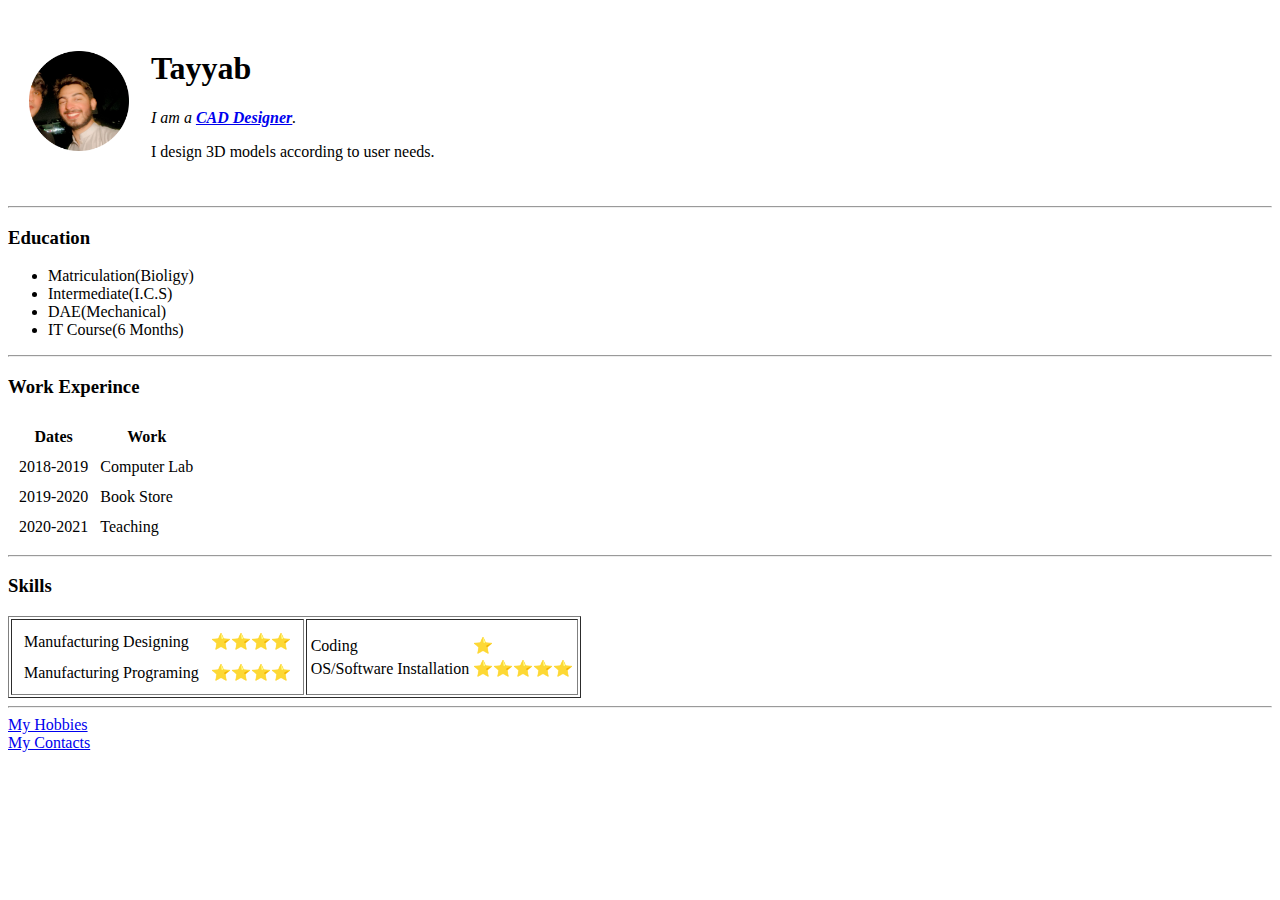
==== index.html @ 07fe673f "Add initial CV website files" ====
<!DOCTYPE html>

<head>

    <title>Tayyab's Personal Site</title>
</head>

<body>
    <table cellspacing="20">
        <tr>
            <td> <img src="images/tayyab.png" width="100" height="100" alt="Profile Picture"></td>
            <td>
                <h1>Tayyab</h1>
                <p><em>I am a <strong><a href="https://www.autodesk.com/solutions/cad-cam">CAD
                                Designer</a></strong>.</em></p>
                <p>I design 3D models according to user needs. </p>
            </td>
        </tr>
    </table>

    <hr>
    <H3>Education</H3>
    <ul>
        <li>Matriculation(Bioligy)</li>
        <li>Intermediate(I.C.S)</li>
        <li>DAE(Mechanical)</li>
        <li>IT Course(6 Months)</li>
    </ul>
    <hr>
    <h3>Work Experince</h3>
    <table cellspacing="10">
        <thead>
            <tr>
                <th>Dates</th>
                <th>Work</th>
            </tr>
        </thead>
        <tbody>
            <tr>
                <td>2018-2019</td>
                <td>Computer Lab</td>
            </tr>
            <tr>
                <td>2019-2020</td>
                <td>Book Store</td>
            </tr>
            <tr>
                <td>2020-2021</td>
                <td>Teaching</td>
            </tr>
        </tbody>
    </table>
    <hr>
    <h3>Skills</h3>

    <table border="1">
        <td>
            <table cellspacing="10">
                <tr>
                    <td>Manufacturing Designing</td>
                    <td>⭐⭐⭐⭐</td>
                </tr>
                <tr>
                    <td>Manufacturing Programing</td>
                    <td>⭐⭐⭐⭐</td>
                </tr>
            </table cellspacing="10">
        </td>
        <td>
            <table>
                <tr>
                    <td>Coding</td>
                    <td>⭐</td>
                </tr>
                <tr>
                    <td>OS/Software Installation</td>
                    <td>⭐⭐⭐⭐⭐</td>
                </tr>
            </table>
        </td>
    </table>
    <hr>
    <a href="hobbies.html">My Hobbies <br></a>
    <a href="contact_me.html">My Contacts</a>

</body>

</html>
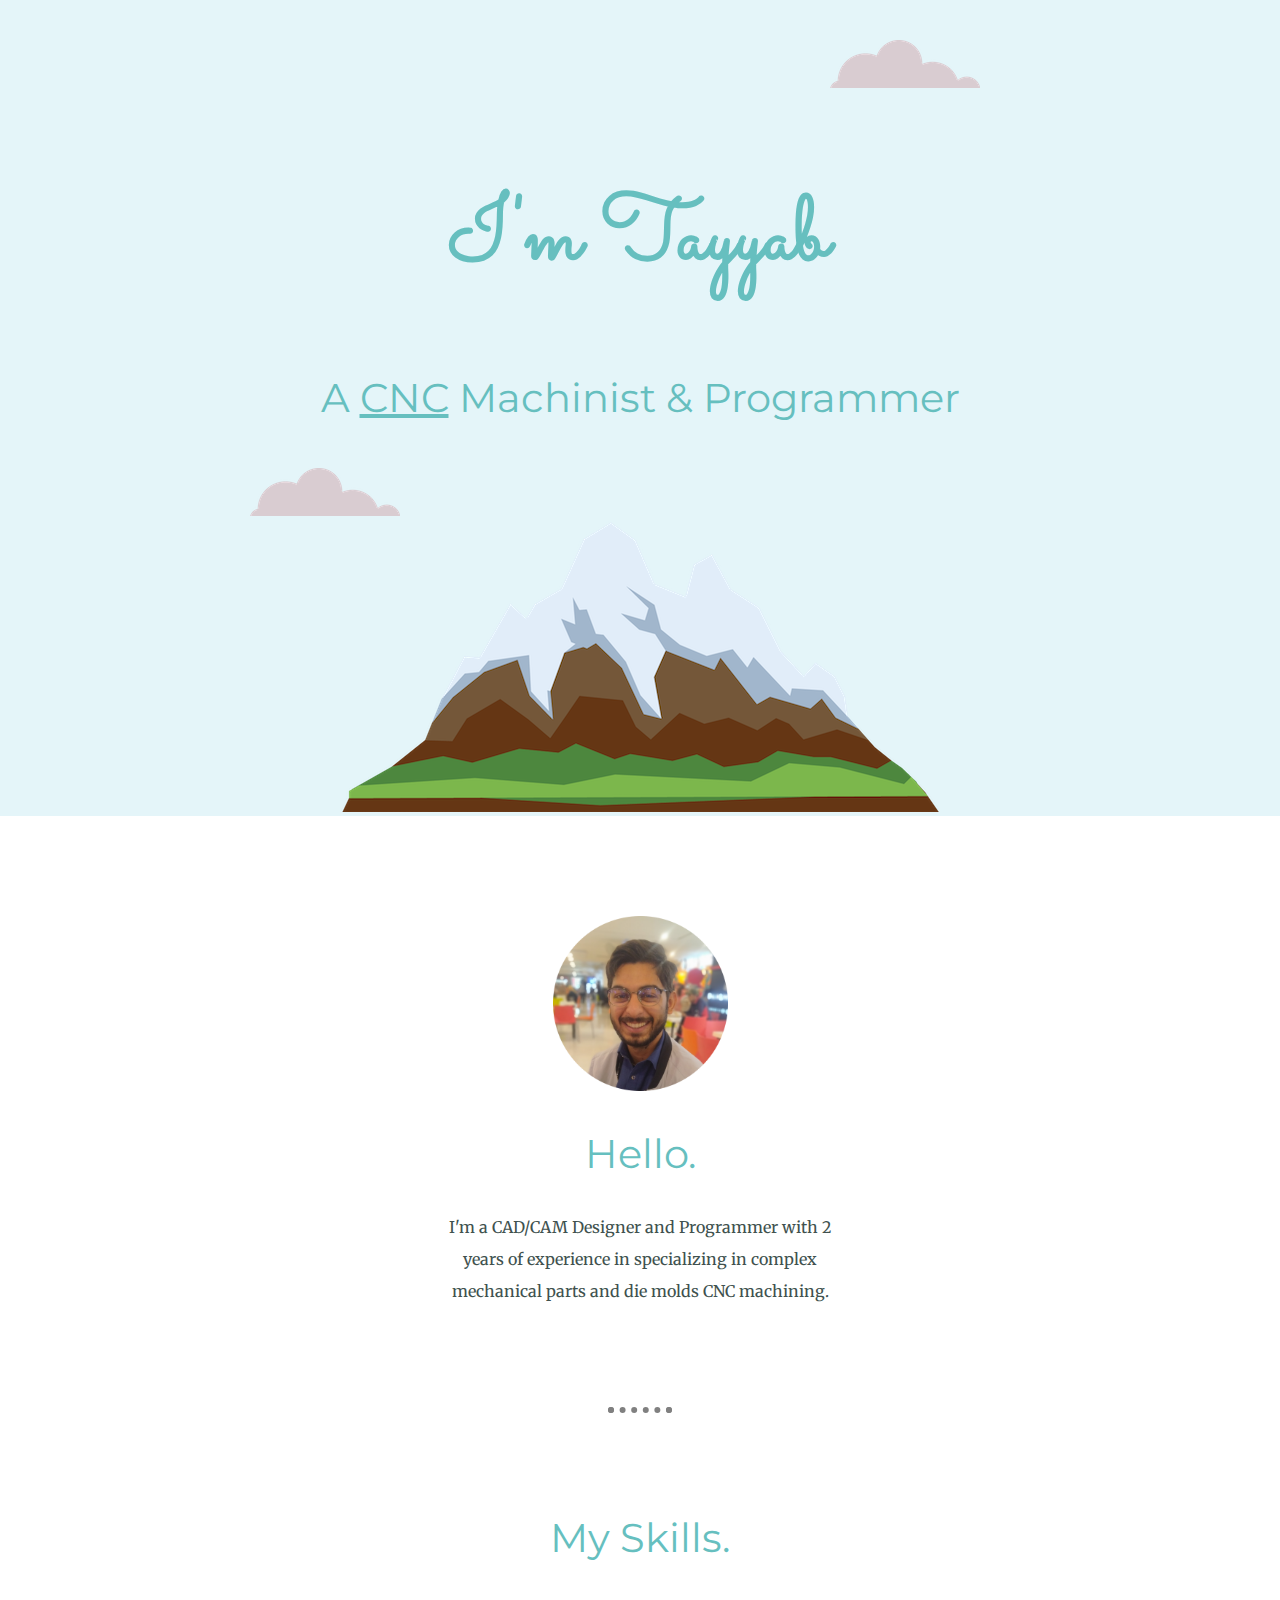
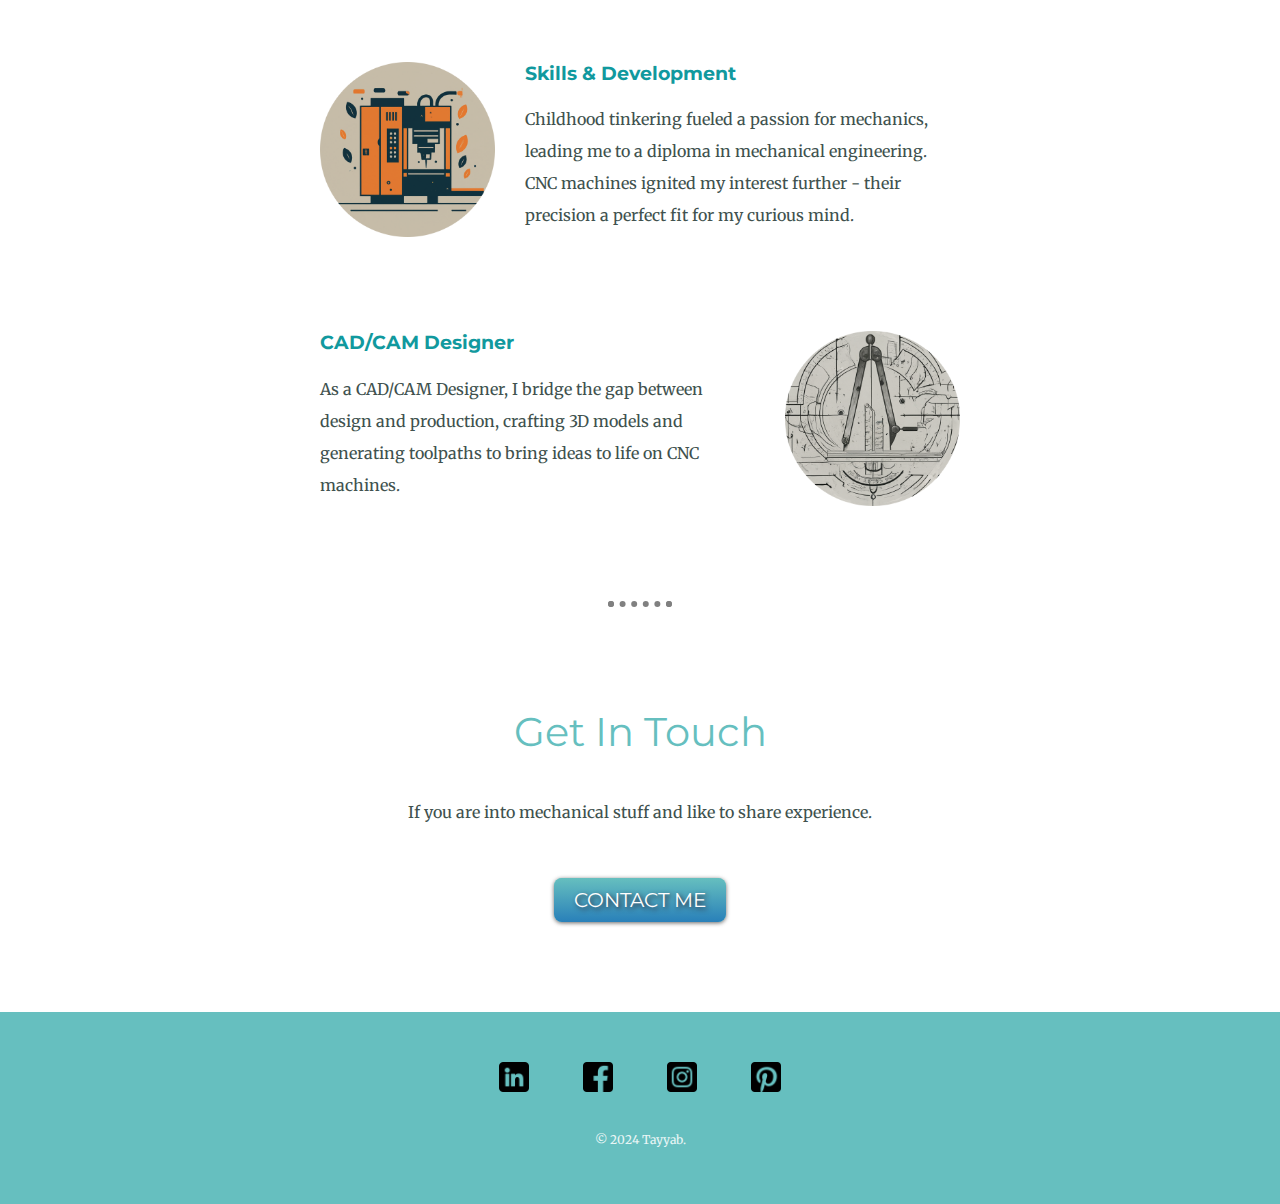
==== commit 00f9ffa0: "Add initial CV website files" ====
--- a/index.html
+++ b/index.html
@@ -1,87 +1,67 @@
 <!DOCTYPE html>
+<html lang="en">
 
 <head>
+    <meta charset="UTF-8">
+    <title>Tayyab</title>
+    <link rel="stylesheet" href="css/styles.css">
+    <link rel="icon" href="zt (1).ico">
+    <link rel="preconnect" href="https://fonts.googleapis.com">
+    <link rel="preconnect" href="https://fonts.gstatic.com" crossorigin>
+    <link
+        href="https://fonts.googleapis.com/css2?family=Merriweather:ital,wght@0,300;0,400;0,700;0,900;1,300;1,400;1,700;1,900&family=Montserrat:ital,wght@0,100..900;1,100..900&family=Sacramento&display=swap"
+        rel="stylesheet">
 
-    <title>Tayyab's Personal Site</title>
 </head>
 
 <body>
-    <table cellspacing="20">
-        <tr>
-            <td> <img src="images/tayyab.png" width="100" height="100" alt="Profile Picture"></td>
-            <td>
-                <h1>Tayyab</h1>
-                <p><em>I am a <strong><a href="https://www.autodesk.com/solutions/cad-cam">CAD
-                                Designer</a></strong>.</em></p>
-                <p>I design 3D models according to user needs. </p>
-            </td>
-        </tr>
-    </table>
+    <div class="top-container">
+        <img class="top-cloud" src="images/cloud.png" alt="cloud-img">
+        <h1>I'm Tayyab</h1>
+        <h2>A <span class="cnc">CNC</span> Machinist & Programmer</h2>
+        <img class="bottom-cloud" src="images/cloud.png" alt="cloud-img">
+        <img class="mountain" src="images/mountain.png" alt="moutain-img">
+    </div>
+    <div class="middle-container">
+        <div class="profile">
+            <img class="me" src="images/me.png" alt="">
+            <h2>Hello.</h2>
+            <p>I'm a CAD/CAM Designer and Programmer with 2 years of experience in specializing in complex mechanical parts and die molds CNC machining.
+            </p>
+        </div>
+        <hr>
+        <div class="skills">
+            <h2>My Skills.</h2>
+            <div class="skill-row">
+                <img class="skc" src="images/cnc.png" alt="">
+                <h3>Skills & Development</h3>
+                <p>Childhood tinkering fueled a passion for mechanics, leading me to a diploma in mechanical engineering.  CNC machines ignited my interest further - their precision a perfect fit for my curious mind.
+                </p>
+            </div>
+            <div class="skill-row">
+                <img class="skd" src="images/cadcam.png" alt="">
+                <h3>CAD/CAM Designer</h3>
+                <p>As a CAD/CAM Designer, I bridge the gap between design and production, crafting 3D models and generating toolpaths to bring ideas to life on CNC machines.</p>
+            </div>
+        </div>
+        <hr>
+        <div class="contact-me">
+            <h2>Get In Touch</h2>
+            <h3></h3>
+            <p class="contme">If you are into mechanical stuff and like to share experience.</p>
+            <a class="btn" href="mailto:zorojuro792@gmail.com">CONTACT ME</a>
+        </div>
+    </div>
 
-    <hr>
-    <H3>Education</H3>
-    <ul>
-        <li>Matriculation(Bioligy)</li>
-        <li>Intermediate(I.C.S)</li>
-        <li>DAE(Mechanical)</li>
-        <li>IT Course(6 Months)</li>
-    </ul>
-    <hr>
-    <h3>Work Experince</h3>
-    <table cellspacing="10">
-        <thead>
-            <tr>
-                <th>Dates</th>
-                <th>Work</th>
-            </tr>
-        </thead>
-        <tbody>
-            <tr>
-                <td>2018-2019</td>
-                <td>Computer Lab</td>
-            </tr>
-            <tr>
-                <td>2019-2020</td>
-                <td>Book Store</td>
-            </tr>
-            <tr>
-                <td>2020-2021</td>
-                <td>Teaching</td>
-            </tr>
-        </tbody>
-    </table>
-    <hr>
-    <h3>Skills</h3>
 
-    <table border="1">
-        <td>
-            <table cellspacing="10">
-                <tr>
-                    <td>Manufacturing Designing</td>
-                    <td>⭐⭐⭐⭐</td>
-                </tr>
-                <tr>
-                    <td>Manufacturing Programing</td>
-                    <td>⭐⭐⭐⭐</td>
-                </tr>
-            </table cellspacing="10">
-        </td>
-        <td>
-            <table>
-                <tr>
-                    <td>Coding</td>
-                    <td>⭐</td>
-                </tr>
-                <tr>
-                    <td>OS/Software Installation</td>
-                    <td>⭐⭐⭐⭐⭐</td>
-                </tr>
-            </table>
-        </td>
-    </table>
-    <hr>
-    <a href="hobbies.html">My Hobbies <br></a>
-    <a href="contact_me.html">My Contacts</a>
+    <div class="bottom-container">
+        <a href="https://www.linkedin.com/in/tayyab-ali-702670315/"><img class="icon" src="images/lin.png" alt=""></a>
+        <a href="https://www.facebook.com/tayyab.ali.368/"><img class="icon" src="images/fb.webp" alt=""></a>
+        <a href="https://www.instagram.com/zorojuro069/"><img class="icon" src="images/insta.png" alt=""></a>
+        <a href="https://www.pinterest.com/Zorojuro069/"><img class="icon" src="images/pin.webp" alt=""></a>
+        <p class="reg">© 2024 Tayyab.</p>
+    </div>
+
 
 </body>
 
--- a/css/styles.css
+++ b/css/styles.css
@@ -0,0 +1,153 @@
+/*****TAG SELECTOR*****/
+
+body {
+    margin: 0;
+    text-align: center;
+    font-family: 'merriweather', serif;
+    color: #40514e;
+}
+
+h1 {
+    font-size: 5.625rem;
+    line-height: 2;
+    font-family: 'sacramento';
+    margin: 50px auto 0;
+    color: #66BFBF;
+    padding-bottom: 10px;
+}
+
+h2 {
+    font-family: 'montserrat';
+    font-size: 2.5rem;
+    color: #66BFBF;
+    font-weight: normal;
+}
+
+h3 {
+    font-family: 'montserrat';
+    color: #11999E;
+}
+
+p {
+    line-height: 2;
+}
+
+hr {
+    border: dotted gray 6px;
+    border-bottom: none;
+    width: 4%;
+    margin: 100px auto;
+}
+
+/*****CLASS SELECTOR*****/
+
+.top-container {
+    background-color: #e4f5f9;
+    position: relative;
+    padding-top: 100px;
+}
+
+.middle-container {
+    margin: 100px 0;
+}
+
+.bottom-container {
+    background-color: #66BFBF;
+    padding: 50px 0 20px;
+}
+
+.cnc {
+    text-decoration: underline;
+}
+
+.bottom-cloud {
+    position: absolute;
+    left: 250px;
+    bottom: 300px;
+}
+
+.top-cloud {
+    position: absolute;
+    right: 300px;
+    top: 40px;
+}
+
+.icon {
+    width: 30px;
+    margin: 0 25px;
+}
+
+.me {
+    width: 175px;
+}
+
+.skc {
+    width: 175px;
+    float: left;
+    padding-right: 30px;
+}
+
+.skd {
+    width: 175px;
+    float: right;
+    padding-left: 30px;
+}
+
+.skill-row {
+    width: 50%;
+    margin: 100px auto;
+    text-align: left;
+}
+
+.btn {
+    background: #66bfbf;
+    background-image: -webkit-linear-gradient(top, #66bfbf, #2980b9);
+    background-image: -moz-linear-gradient(top, #66bfbf, #2980b9);
+    background-image: -ms-linear-gradient(top, #66bfbf, #2980b9);
+    background-image: -o-linear-gradient(top, #66bfbf, #2980b9);
+    background-image: linear-gradient(to bottom, #66bfbf, #2980b9);
+    -webkit-border-radius: 8;
+    -moz-border-radius: 8;
+    border-radius: 8px;
+    text-shadow: 2px 2px 5px #2e202e;
+    -webkit-box-shadow: 0px 1px 4px #666666;
+    -moz-box-shadow: 0px 1px 4px #666666;
+    box-shadow: 0px 1px 4px #666666;
+    font-family: 'montserrat';
+    color: #ffffff;
+    font-size: 20px;
+    padding: 10px 20px 10px 20px;
+    text-decoration: none;
+}
+
+.btn:hover {
+    background: #57cfcf;
+    background-image: -webkit-linear-gradient(top, #57cfcf, #2b9e9e);
+    background-image: -moz-linear-gradient(top, #57cfcf, #2b9e9e);
+    background-image: -ms-linear-gradient(top, #57cfcf, #2b9e9e);
+    background-image: -o-linear-gradient(top, #57cfcf, #2b9e9e);
+    background-image: linear-gradient(to bottom, #57cfcf, #2b9e9e);
+    text-decoration: none;
+}
+
+
+
+.profile {
+    width: 30%;
+    margin: auto;
+}
+
+.contact-me {
+    margin: 100px auto;
+}
+.contme{
+   margin: 40px auto 60px;
+}
+.icon:hover{
+    border-radius: 100%;
+}
+.reg{
+    color: #eaf6f6;
+    font-size: .75rem;
+    padding: 20px 0;
+}